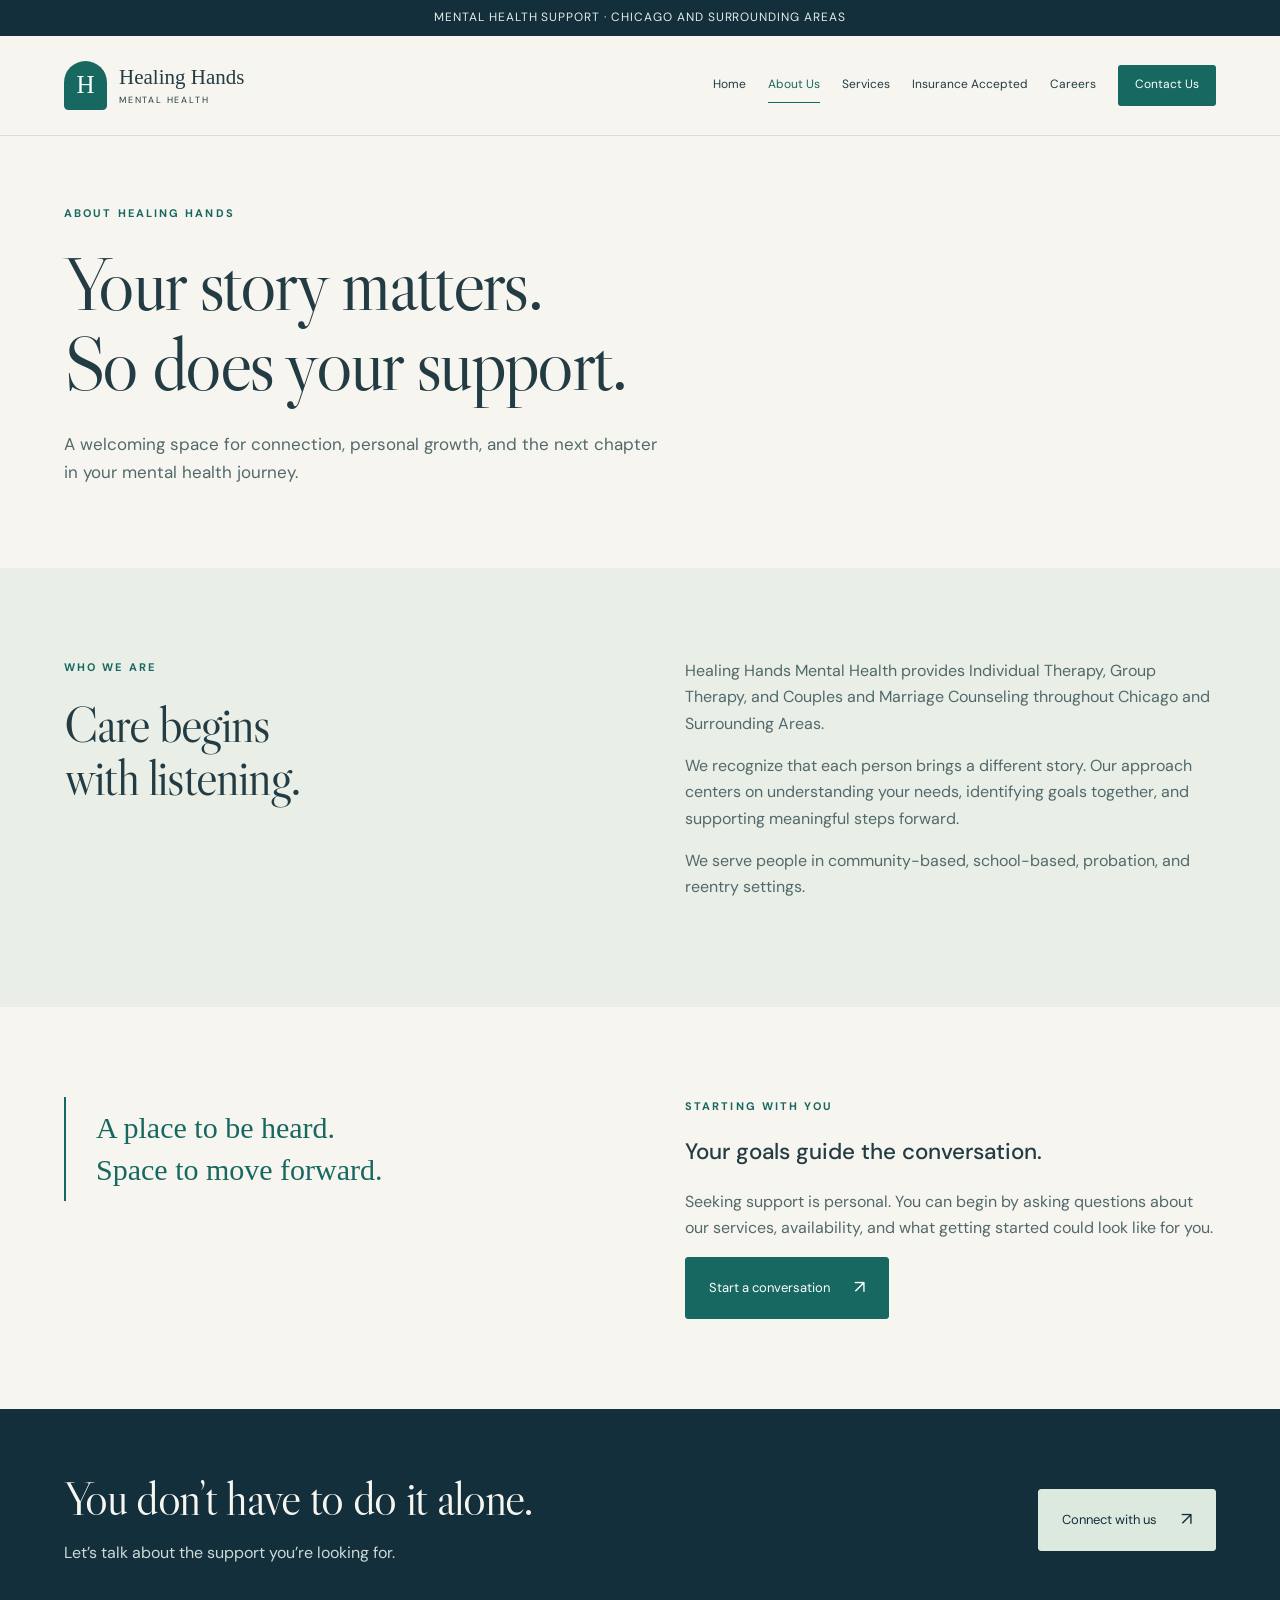
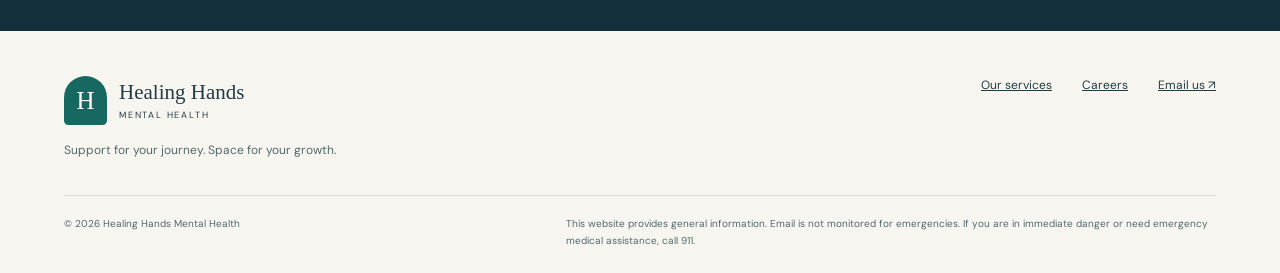
==== about.html @ 2931ff53 "Add Healing Hands about.html" ====
<!doctype html><html lang="en"><head><meta charset="utf-8"><meta name="viewport" content="width=device-width,initial-scale=1"><title>About Us | Healing Hands Mental Health</title><meta name="description" content="Healing Hands Mental Health offers individual therapy, group therapy, and couples and marriage counseling in Chicago and Surrounding Areas."><meta name="theme-color" content="#132f3b"><link rel="stylesheet" href="style.css"></head><body><a href="#main" class="skip">Skip to content</a><div class="topbar">MENTAL HEALTH SUPPORT · CHICAGO AND SURROUNDING AREAS</div><header class="wrap header"><a class="brand" href="index.html" aria-label="Healing Hands Mental Health home"><span class="mark" aria-hidden="true">H</span><span><strong>Healing Hands</strong><small>MENTAL HEALTH</small></span></a><button type="button" class="menu" aria-controls="navigation" aria-expanded="false">Menu</button><nav id="navigation" class="nav" aria-label="Main navigation"><a href="index.html">Home</a><a href="about.html" aria-current="page">About Us</a><a href="services.html">Services</a><a href="insurance.html">Insurance Accepted</a><a href="careers.html">Careers</a><a href="contact.html">Contact Us</a></nav></header><main id="main"><section class="pagehero"><div class="wrap"><span class="eyebrow">About Healing Hands</span><h1>Your story matters.<br>So does your support.</h1><p>A welcoming space for connection, personal growth, and the next chapter in your mental health journey.</p></div></section><section class="block soft"><div class="wrap split"><div><span class="eyebrow">Who we are</span><h2>Care begins<br>with listening.</h2></div><div><p>Healing Hands Mental Health provides Individual Therapy, Group Therapy, and Couples and Marriage Counseling throughout Chicago and Surrounding Areas.</p><p>We recognize that each person brings a different story. Our approach centers on understanding your needs, identifying goals together, and supporting meaningful steps forward.</p><p>We serve people in community-based, school-based, probation, and reentry settings.</p></div></div></section><section class="block"><div class="wrap split"><div class="quote">A place to be heard.<br>Space to move forward.</div><div><span class="eyebrow">Starting with you</span><h3>Your goals guide the conversation.</h3><p>Seeking support is personal. You can begin by asking questions about our services, availability, and what getting started could look like for you.</p><a class="btn" href="contact.html">Start a conversation</a></div></div></section><section class="cta"><div class="wrap"><div><h2>You don’t have to do it alone.</h2><p>Let’s talk about the support you’re looking for.</p></div><a class="btn" href="contact.html">Connect with us</a></div></section></main><footer><div class="wrap"><div class="footer-top"><div><a class="brand" href="index.html"><span class="mark" aria-hidden="true">H</span><span><strong>Healing Hands</strong><small>MENTAL HEALTH</small></span></a><p>Support for your journey. Space for your growth.</p></div><div class="footer-nav"><a href="services.html">Our services</a><a href="careers.html">Careers</a><a href="mailto:admin@healinghandsmh.org">Email us ↗</a></div></div><div class="footer-bottom"><span>© 2026 Healing Hands Mental Health</span><p>This website provides general information. Email is not monitored for emergencies. If you are in immediate danger or need emergency medical assistance, call 911.</p></div></div></footer><script>const b=document.querySelector('.menu'),n=document.querySelector('.nav');b.addEventListener('click',()=>{const open=b.getAttribute('aria-expanded')!=='true';b.setAttribute('aria-expanded',String(open));n.classList.toggle('open',open)});</script></body></html>
---- style.css ----
@import url('https://fonts.googleapis.com/css2?family=DM+Sans:wght@400;500;600;700&family=Libre+Caslon+Display&display=swap');
:root{--navy:#132f3b;--teal:#176861;--mint:#dce9df;--cream:#f7f5ef;--ink:#233c43;--muted:#52696b;--line:#d7ded7}*{box-sizing:border-box}body{margin:0;color:var(--ink);background:var(--cream);font-family:'DM Sans',Arial,sans-serif;line-height:1.65}a{color:inherit}button{font:inherit}h1,h2,h3,p{margin-top:0}h1,h2{font-family:'Libre Caslon Display',Georgia,serif;font-weight:400;line-height:1.04;letter-spacing:-.035em}h1{font-size:clamp(3.4rem,6.4vw,6.5rem)}h2{font-size:clamp(2.6rem,4vw,4rem)}h3{font-size:1.4rem;font-weight:500;line-height:1.3}p{max-width:65ch}.wrap{max-width:1240px;margin:auto;padding:0 44px}.topbar{background:var(--navy);color:#e4ece7;text-align:center;padding:8px 20px;font-size:12px;letter-spacing:.08em}.header{display:flex;align-items:center;justify-content:space-between;gap:28px;padding-top:25px;padding-bottom:25px}.brand{display:flex;align-items:center;gap:12px;text-decoration:none;line-height:1.2}.mark{width:43px;height:49px;display:grid;place-items:center;background:var(--teal);border-radius:24px 24px 5px 5px;color:white;font-family:Georgia,serif;font-size:25px}.brand strong{font-family:Georgia,serif;font-size:21px;font-weight:400}.brand small{display:block;font-size:9px;letter-spacing:.2em;margin-top:5px}.nav{display:flex;gap:22px;align-items:center;font-size:12px}.nav a{text-decoration:none;padding:7px 0;border-bottom:1px solid transparent}.nav a[aria-current]{border-color:var(--teal);color:var(--teal)}.nav a:last-child{background:var(--teal);color:white;padding:10px 17px;border-radius:3px}.menu{display:none;border:1px solid var(--line);background:none;padding:8px 13px}.eyebrow{display:block;font-size:11px;font-weight:700;text-transform:uppercase;letter-spacing:.19em;margin-bottom:22px;color:var(--teal)}.hero{display:grid;grid-template-columns:1.1fr 1fr;gap:70px;align-items:center;padding-top:52px;padding-bottom:76px}.hero h1{margin-bottom:27px}.hero h1 em{font-weight:400;color:var(--teal)}.hero p{color:var(--muted);font-size:16px;max-width:460px}.actions{display:flex;gap:22px;align-items:center;flex-wrap:wrap;margin-top:32px}.btn{display:inline-flex;align-items:center;gap:24px;padding:15px 23px;background:var(--teal);border:1px solid var(--teal);color:white;text-decoration:none;border-radius:3px;font-size:13px}.btn:after{content:'↗';font-size:18px}.textlink{font-size:13px;text-underline-offset:5px}.art{height:510px;border-radius:240px 240px 8px 8px;overflow:hidden;position:relative;background:#bdd3c1}.art svg{height:100%;width:100%;display:block}.art-note{position:absolute;bottom:26px;left:26px;right:26px;background:#f7f5efed;padding:18px 22px;font-size:13px;border-radius:3px}.art-note span{display:block;color:var(--muted);font-size:11px;margin-top:4px}.ribbon{border-top:1px solid var(--line);border-bottom:1px solid var(--line);padding:20px 0;font-size:12px}.ribbon .wrap{display:flex;align-items:center;justify-content:space-between;gap:15px}.ribbon b{font-weight:500;color:var(--teal)}section.block{padding:90px 0}.section-top{display:flex;align-items:end;justify-content:space-between;gap:60px;margin-bottom:44px}.section-top h2{max-width:560px;margin:0}.section-top p{max-width:340px;color:var(--muted);font-size:14px;margin-bottom:6px}.grid3{display:grid;grid-template-columns:repeat(3,1fr);gap:20px}.card{border:1px solid var(--line);border-radius:4px;padding:32px;display:flex;flex-direction:column;background:#ffffff66}.card .number{color:var(--teal);font-family:Georgia,serif;font-size:25px;margin-bottom:48px}.card h3{margin-bottom:15px}.card p{font-size:14px;color:var(--muted);margin-bottom:26px}.card a{margin-top:auto;align-self:start}.soft{background:#e9eee7}.split{display:grid;grid-template-columns:1fr 1fr;gap:90px;align-items:start}.split p{color:var(--muted)}.quote{border-left:2px solid var(--teal);padding:10px 0 10px 30px;font-family:Georgia,serif;font-size:30px;line-height:1.4;color:var(--teal)}.cta{background:var(--navy);color:var(--cream);padding:65px 0}.cta .wrap{display:flex;align-items:center;justify-content:space-between;gap:40px}.cta h2{margin:0 0 16px;font-size:48px}.cta p{margin:0;color:#ccd9d7}.cta .btn{background:var(--mint);color:var(--navy);border-color:var(--mint);white-space:nowrap}footer{padding:45px 0 24px}.footer-top{display:flex;justify-content:space-between;gap:35px;padding-bottom:34px}.footer-top p{font-size:12px;color:var(--muted);margin:16px 0 0}.footer-nav{display:flex;gap:30px;font-size:12px;align-items:start}.footer-bottom{border-top:1px solid var(--line);padding-top:20px;display:flex;justify-content:space-between;gap:25px;color:var(--muted);font-size:10px}.footer-bottom p{max-width:650px;margin:0}.pagehero{padding:68px 0 65px;border-top:1px solid var(--line)}.pagehero h1{max-width:900px;margin-bottom:26px;font-size:clamp(3.7rem,6vw,6rem)}.pagehero p{font-size:17px;max-width:610px;color:var(--muted)}.list-row{display:grid;grid-template-columns:80px 1fr 1fr;gap:35px;padding:40px 0;border-bottom:1px solid var(--line)}.list-row:first-child{border-top:1px solid var(--line)}.list-row .number{color:var(--teal)}.list-row h3{font-family:Georgia,serif;font-size:30px}.list-row p{font-size:15px;color:var(--muted);margin:0}.steps{counter-reset:step}.step{padding:24px 0;border-top:1px solid var(--line)}.step h3{font-size:19px}.step p{font-size:14px;margin-bottom:0}.panel{background:var(--mint);padding:40px;border-radius:4px}.panel h3{font-family:Georgia,serif;font-size:32px}.panel p{font-size:14px}.job{display:flex;justify-content:space-between;align-items:center;gap:25px;padding:28px 0;border-top:1px solid var(--line)}.job h3{margin:0 0 7px}.job p{font-size:12px;color:var(--muted);margin:0}.application{margin-top:50px}.application iframe{display:block;width:100%;height:1000px;border:1px solid var(--line);background:white;border-radius:5px}.notice{font-size:12px;color:var(--muted);margin-top:20px}.contact-email{display:inline-block;font-size:clamp(18px,2.5vw,29px);color:var(--teal);text-underline-offset:8px;overflow-wrap:anywhere;margin:14px 0 30px}details{border-top:1px solid var(--line);padding:20px 0}summary{cursor:pointer;font-weight:500}details p{margin:16px 0 0;font-size:14px}.skip{position:fixed;left:15px;top:-100px;background:white;padding:12px;z-index:99}.skip:focus{top:10px}:focus-visible{outline:3px solid #b07b39;outline-offset:5px}.anchor{scroll-margin-top:30px}@media(min-width:1500px){.hero{padding-top:75px;padding-bottom:100px}}@media(max-width:1050px){.nav{gap:13px;font-size:11px}.header{gap:15px}.wrap{padding-left:28px;padding-right:28px}.hero{gap:35px}.art{height:470px}.split{gap:45px}}@media(max-width:800px){.header{flex-wrap:wrap}.menu{display:block}.nav{display:none;width:100%;flex-wrap:wrap;padding-top:12px;gap:10px 22px}.nav.open{display:flex}.hero{grid-template-columns:1fr;padding-top:34px;gap:36px}.hero h1{max-width:650px}.hero p{max-width:580px}.art{height:390px;max-width:600px;width:100%;border-radius:180px 180px 6px 6px}.ribbon .wrap{flex-wrap:wrap;justify-content:center;text-align:center}.grid3,.split{grid-template-columns:1fr}.section-top{display:block}.section-top p{margin-top:22px;max-width:600px}.card .number{margin-bottom:30px}.cta .wrap,.footer-top,.footer-bottom{flex-direction:column;align-items:start}.footer-nav{flex-wrap:wrap}.list-row{grid-template-columns:35px 1fr;gap:18px}.list-row p{grid-column:2}.job{align-items:start;flex-direction:column}.pagehero{padding-top:42px}.pagehero h1{font-size:55px}section.block{padding:60px 0}}@media(prefers-reduced-motion:no-preference){.btn,.nav a{transition:background .2s,transform .2s}.btn:hover{transform:translateY(-2px);background:#24534f}.card:hover{border-color:#8ba89c}}
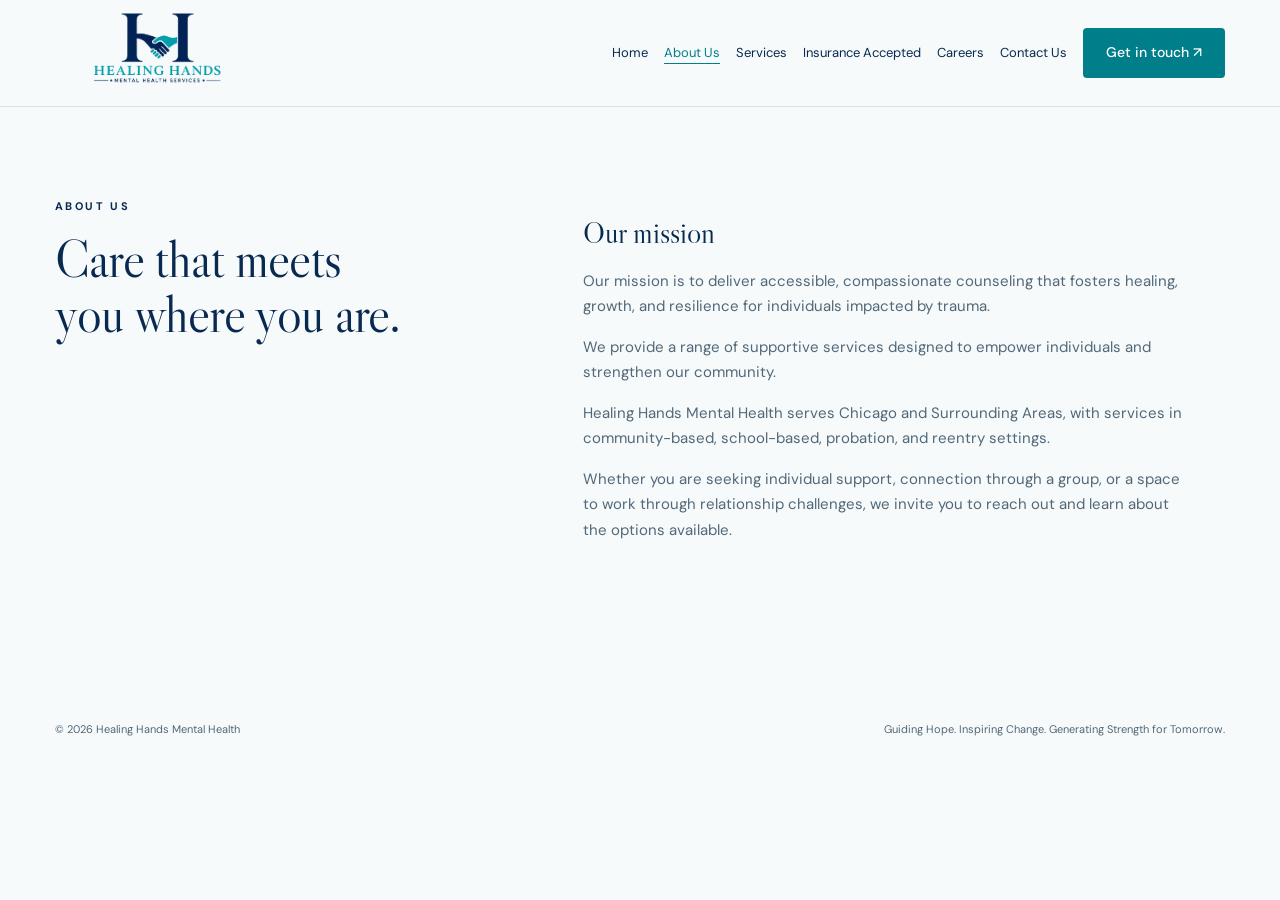
==== commit c1018bc3: "Restore original Healing Hands design, logo, wording, and styled résumé application" ====
--- a/about.html
+++ b/about.html
@@ -1 +1,4 @@
-<!doctype html><html lang="en"><head><meta charset="utf-8"><meta name="viewport" content="width=device-width,initial-scale=1"><title>About Us | Healing Hands Mental Health</title><meta name="description" content="Healing Hands Mental Health offers individual therapy, group therapy, and couples and marriage counseling in Chicago and Surrounding Areas."><meta name="theme-color" content="#132f3b"><link rel="stylesheet" href="style.css"></head><body><a href="#main" class="skip">Skip to content</a><div class="topbar">MENTAL HEALTH SUPPORT · CHICAGO AND SURROUNDING AREAS</div><header class="wrap header"><a class="brand" href="index.html" aria-label="Healing Hands Mental Health home"><span class="mark" aria-hidden="true">H</span><span><strong>Healing Hands</strong><small>MENTAL HEALTH</small></span></a><button type="button" class="menu" aria-controls="navigation" aria-expanded="false">Menu</button><nav id="navigation" class="nav" aria-label="Main navigation"><a href="index.html">Home</a><a href="about.html" aria-current="page">About Us</a><a href="services.html">Services</a><a href="insurance.html">Insurance Accepted</a><a href="careers.html">Careers</a><a href="contact.html">Contact Us</a></nav></header><main id="main"><section class="pagehero"><div class="wrap"><span class="eyebrow">About Healing Hands</span><h1>Your story matters.<br>So does your support.</h1><p>A welcoming space for connection, personal growth, and the next chapter in your mental health journey.</p></div></section><section class="block soft"><div class="wrap split"><div><span class="eyebrow">Who we are</span><h2>Care begins<br>with listening.</h2></div><div><p>Healing Hands Mental Health provides Individual Therapy, Group Therapy, and Couples and Marriage Counseling throughout Chicago and Surrounding Areas.</p><p>We recognize that each person brings a different story. Our approach centers on understanding your needs, identifying goals together, and supporting meaningful steps forward.</p><p>We serve people in community-based, school-based, probation, and reentry settings.</p></div></div></section><section class="block"><div class="wrap split"><div class="quote">A place to be heard.<br>Space to move forward.</div><div><span class="eyebrow">Starting with you</span><h3>Your goals guide the conversation.</h3><p>Seeking support is personal. You can begin by asking questions about our services, availability, and what getting started could look like for you.</p><a class="btn" href="contact.html">Start a conversation</a></div></div></section><section class="cta"><div class="wrap"><div><h2>You don’t have to do it alone.</h2><p>Let’s talk about the support you’re looking for.</p></div><a class="btn" href="contact.html">Connect with us</a></div></section></main><footer><div class="wrap"><div class="footer-top"><div><a class="brand" href="index.html"><span class="mark" aria-hidden="true">H</span><span><strong>Healing Hands</strong><small>MENTAL HEALTH</small></span></a><p>Support for your journey. Space for your growth.</p></div><div class="footer-nav"><a href="services.html">Our services</a><a href="careers.html">Careers</a><a href="mailto:admin@healinghandsmh.org">Email us ↗</a></div></div><div class="footer-bottom"><span>© 2026 Healing Hands Mental Health</span><p>This website provides general information. Email is not monitored for emergencies. If you are in immediate danger or need emergency medical assistance, call 911.</p></div></div></footer><script>const b=document.querySelector('.menu'),n=document.querySelector('.nav');b.addEventListener('click',()=>{const open=b.getAttribute('aria-expanded')!=='true';b.setAttribute('aria-expanded',String(open));n.classList.toggle('open',open)});</script></body></html>+<!DOCTYPE html><html lang="en"><head><meta charset="UTF-8"><meta name="viewport" content="width=device-width,initial-scale=1"><meta name="description" content="Healing Hands Mental Health offers individual therapy, group therapy, and couples and marriage counseling across Chicago and Surrounding Areas."><title>About Us | Healing Hands Mental Health</title><style>
+@import url('https://fonts.googleapis.com/css2?family=DM+Sans:wght@400;500;600;700&family=Libre+Caslon+Display&display=swap');
+:root{--ink:#082950;--green:#007f8b;--cream:#f6fafb;--muted:#526878;--line:#d6e3e8}*{box-sizing:border-box}html{scroll-behavior:smooth;scroll-padding-top:95px}body{margin:0;color:var(--ink);background:var(--cream);font-family:'DM Sans',sans-serif;line-height:1.7}a{color:inherit}header{position:sticky;top:0;background:#f6fafbf5;z-index:10;border-bottom:1px solid var(--line)}.nav{max-width:1250px;margin:auto;padding:8px 40px;display:flex;align-items:center;justify-content:space-between;gap:25px}.brand{text-decoration:none;display:flex;gap:12px;align-items:center;line-height:1.25;font-weight:700}.mark{width:43px;height:43px;border:1px solid #84bac5;border-radius:50%;display:grid;place-items:center;font-size:25px;font-weight:400}.brand small{display:block;font-size:10px;letter-spacing:2px;text-transform:uppercase;margin-top:5px;font-weight:500}nav{display:flex;gap:29px;align-items:center;font-size:13px}nav a{text-decoration:none}nav a:hover{text-decoration:underline}.button{display:inline-block;padding:13px 23px;background:var(--green);border-radius:4px;color:white;text-decoration:none;font-size:14px;font-weight:500}.button:hover{background:#006673}.eyebrow{text-transform:uppercase;font-size:11px;font-weight:700;letter-spacing:2.4px}.hero{max-width:1250px;margin:auto;padding:70px 40px 64px;display:grid;grid-template-columns:1.05fr 1fr;gap:65px;align-items:center}h1,h2,h3{font-family:'Libre Caslon Display',Georgia,serif;font-weight:400;line-height:1.06;margin:20px 0}h1{font-size:clamp(54px,5.6vw,81px);letter-spacing:-2px}h1 em{color:#008f9b;font-style:normal}p{color:var(--muted);font-size:15px}.hero p{max-width:440px;margin:25px 0 30px}.hero-art{height:490px;border-radius:180px 180px 6px 6px;background:#d9eef0;position:relative;overflow:hidden}.hero-art svg{width:100%;height:100%;display:block}.art-note{position:absolute;bottom:22px;left:25px;color:#fff;font-size:11px;letter-spacing:1px}.location{font-size:11px;margin-top:27px;letter-spacing:.5px}.strip{background:#e3f1f3;padding:22px 30px;text-align:center;font-size:12px;letter-spacing:1px}.strip span{margin:0 18px}.section{max-width:1250px;margin:auto;padding:90px 40px}.about{display:grid;grid-template-columns:.8fr 1.2fr;gap:100px}.section h2{font-size:52px;letter-spacing:-.8px;margin-top:16px}.about p{max-width:600px}.section-top{display:flex;align-items:end;justify-content:space-between;gap:40px;margin-bottom:35px}.section-top p{max-width:350px}.services{background:#fffef9}.cards{display:grid;grid-template-columns:repeat(3,1fr);gap:20px}.card{border-top:1px solid #a1c6ce;padding:25px 20px 22px 0}.number{font-size:12px;color:#397885}.card h3{font-size:34px;margin:27px 0 18px}.card p{font-size:14px}.settings{display:flex;flex-wrap:wrap;gap:10px;margin-top:30px}.settings span{padding:7px 17px;border:1px solid #b5d7dc;border-radius:30px;font-size:12px}.insurance{display:grid;grid-template-columns:1fr 1fr;gap:70px;align-items:center}.insurance-note{background:#e5f1f4;border-radius:6px;padding:35px}.insurance-note h3{font-size:29px;margin-top:0}.textlink{font-size:14px;text-underline-offset:5px}.contact{background:#082950;color:#f6fafb}.contact .section{display:grid;grid-template-columns:1fr 1fr;gap:100px}.contact p{color:#cedfe9}.contact h2{font-size:59px}.contact .button{background:#c8f0f0;color:#082950}.details{border-top:1px solid #42637c}.detail{padding:18px 0;border-bottom:1px solid #42637c;display:grid;grid-template-columns:100px 1fr;font-size:14px}.detail span:first-child{color:#a5d7dc;font-size:11px;text-transform:uppercase;letter-spacing:1px}.privacy{font-size:12px!important;margin-top:23px}footer{max-width:1250px;margin:auto;padding:28px 40px;display:flex;justify-content:space-between;gap:25px;font-size:11px;color:var(--muted)}a:focus-visible{outline:3px solid #c49953;outline-offset:5px}@media(max-width:800px){.nav{padding:17px 22px;flex-wrap:wrap;gap:17px}nav{gap:17px;font-size:11px;flex-wrap:wrap}nav .button{display:none}.hero{grid-template-columns:1fr;padding:35px 24px;gap:30px}h1{font-size:62px}.hero-art{height:350px}.section{padding:55px 24px}.about,.insurance,.contact .section{grid-template-columns:1fr;gap:25px}.section h2{font-size:44px}.section-top{display:block}.cards{grid-template-columns:1fr}.card h3{margin:14px 0}.strip span{display:inline-block;margin:5px 8px;font-size:10px}footer{padding:25px 24px;flex-direction:column;gap:8px}.detail{grid-template-columns:80px 1fr}.detail a{overflow-wrap:anywhere}}
+form label{display:block;font-size:12px;margin:13px 0 5px}input,textarea{width:100%;border:1px solid #a1c6ce;border-radius:3px;padding:11px;font:inherit;background:#fffef9;color:var(--ink)}textarea{resize:vertical}button{border:0;cursor:pointer;margin-top:15px}nav{gap:20px}.brand img{display:block}@media(max-width:800px){.brand img{width:170px!important;height:75px!important}.nav{gap:8px}}nav a[aria-current="page"]{color:#007f8b;text-decoration:underline;text-underline-offset:6px}main{min-height:65vh}nav{gap:16px}.nav{gap:20px}</style></head><body><header><div class="nav"><a class="brand" href="index.html" aria-label="Healing Hands Mental Health home"><img src="logo.webp" alt="Healing Hands Mental Health Services" width="205" height="116" style="width:205px;height:90px;object-fit:contain"></a><nav aria-label="Main navigation"><a href="index.html">Home</a><a href="about.html" aria-current="page">About Us</a><a href="services.html">Services</a><a href="insurance.html">Insurance Accepted</a><a href="careers.html">Careers</a><a href="contact.html">Contact Us</a><a class="button" href="mailto:admin@healinghandsmh.org">Get in touch ↗</a></nav></div></header><main><section class="section about" id="about"><div><div class="eyebrow">About Us</div><h2>Care that meets<br>you where you are.</h2></div><div><h3 style="font-size:30px">Our mission</h3><p>Our mission is to deliver accessible, compassionate counseling that fosters healing, growth, and resilience for individuals impacted by trauma.</p><p>We provide a range of supportive services designed to empower individuals and strengthen our community.</p><p>Healing Hands Mental Health serves Chicago and Surrounding Areas, with services in community-based, school-based, probation, and reentry settings.</p><p>Whether you are seeking individual support, connection through a group, or a space to work through relationship challenges, we invite you to reach out and learn about the options available.</p></div></section></main><footer><span>© <span id="year">2026</span> Healing Hands Mental Health</span><span>Guiding Hope. Inspiring Change. Generating Strength for Tomorrow.</span></footer><script>document.getElementById('year').textContent=new Date().getFullYear();document.getElementById('career-form')?.addEventListener('submit',function(e){e.preventDefault();const name=document.getElementById('applicant').value.trim();const role=document.getElementById('role').value.trim();const message=document.getElementById('message').value.trim();const body='Hello Healing Hands Mental Health,\n\nMy name is '+name+'. I am interested in '+role+'.\n\n'+message+'\n\nPlease find my résumé attached.\n\nThank you,\n'+name;window.location.href='mailto:admin@healinghandsmh.org?subject='+encodeURIComponent('Career inquiry: '+role)+'&body='+encodeURIComponent(body);document.getElementById('career-status').textContent='Attach your résumé in your email app before sending. If no email app opens, email admin@healinghandsmh.org directly.';});</script></body></html>
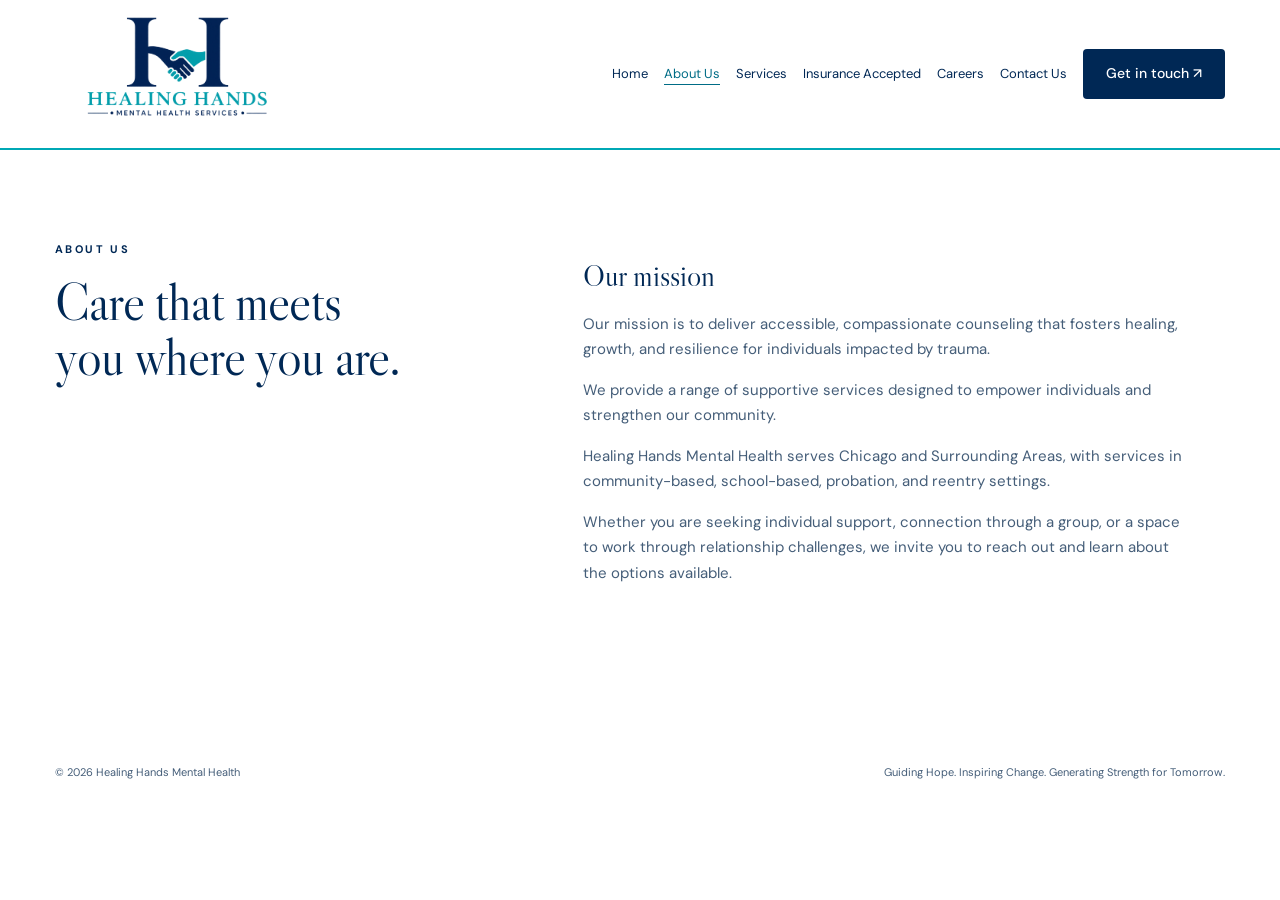
==== commit 8a05374a: "Apply navy and turquoise branding and feature the supplied Healing Hands logo" ====
--- a/about.html
+++ b/about.html
@@ -1,4 +1,10 @@
 <!DOCTYPE html><html lang="en"><head><meta charset="UTF-8"><meta name="viewport" content="width=device-width,initial-scale=1"><meta name="description" content="Healing Hands Mental Health offers individual therapy, group therapy, and couples and marriage counseling across Chicago and Surrounding Areas."><title>About Us | Healing Hands Mental Health</title><style>
 @import url('https://fonts.googleapis.com/css2?family=DM+Sans:wght@400;500;600;700&family=Libre+Caslon+Display&display=swap');
 :root{--ink:#082950;--green:#007f8b;--cream:#f6fafb;--muted:#526878;--line:#d6e3e8}*{box-sizing:border-box}html{scroll-behavior:smooth;scroll-padding-top:95px}body{margin:0;color:var(--ink);background:var(--cream);font-family:'DM Sans',sans-serif;line-height:1.7}a{color:inherit}header{position:sticky;top:0;background:#f6fafbf5;z-index:10;border-bottom:1px solid var(--line)}.nav{max-width:1250px;margin:auto;padding:8px 40px;display:flex;align-items:center;justify-content:space-between;gap:25px}.brand{text-decoration:none;display:flex;gap:12px;align-items:center;line-height:1.25;font-weight:700}.mark{width:43px;height:43px;border:1px solid #84bac5;border-radius:50%;display:grid;place-items:center;font-size:25px;font-weight:400}.brand small{display:block;font-size:10px;letter-spacing:2px;text-transform:uppercase;margin-top:5px;font-weight:500}nav{display:flex;gap:29px;align-items:center;font-size:13px}nav a{text-decoration:none}nav a:hover{text-decoration:underline}.button{display:inline-block;padding:13px 23px;background:var(--green);border-radius:4px;color:white;text-decoration:none;font-size:14px;font-weight:500}.button:hover{background:#006673}.eyebrow{text-transform:uppercase;font-size:11px;font-weight:700;letter-spacing:2.4px}.hero{max-width:1250px;margin:auto;padding:70px 40px 64px;display:grid;grid-template-columns:1.05fr 1fr;gap:65px;align-items:center}h1,h2,h3{font-family:'Libre Caslon Display',Georgia,serif;font-weight:400;line-height:1.06;margin:20px 0}h1{font-size:clamp(54px,5.6vw,81px);letter-spacing:-2px}h1 em{color:#008f9b;font-style:normal}p{color:var(--muted);font-size:15px}.hero p{max-width:440px;margin:25px 0 30px}.hero-art{height:490px;border-radius:180px 180px 6px 6px;background:#d9eef0;position:relative;overflow:hidden}.hero-art svg{width:100%;height:100%;display:block}.art-note{position:absolute;bottom:22px;left:25px;color:#fff;font-size:11px;letter-spacing:1px}.location{font-size:11px;margin-top:27px;letter-spacing:.5px}.strip{background:#e3f1f3;padding:22px 30px;text-align:center;font-size:12px;letter-spacing:1px}.strip span{margin:0 18px}.section{max-width:1250px;margin:auto;padding:90px 40px}.about{display:grid;grid-template-columns:.8fr 1.2fr;gap:100px}.section h2{font-size:52px;letter-spacing:-.8px;margin-top:16px}.about p{max-width:600px}.section-top{display:flex;align-items:end;justify-content:space-between;gap:40px;margin-bottom:35px}.section-top p{max-width:350px}.services{background:#fffef9}.cards{display:grid;grid-template-columns:repeat(3,1fr);gap:20px}.card{border-top:1px solid #a1c6ce;padding:25px 20px 22px 0}.number{font-size:12px;color:#397885}.card h3{font-size:34px;margin:27px 0 18px}.card p{font-size:14px}.settings{display:flex;flex-wrap:wrap;gap:10px;margin-top:30px}.settings span{padding:7px 17px;border:1px solid #b5d7dc;border-radius:30px;font-size:12px}.insurance{display:grid;grid-template-columns:1fr 1fr;gap:70px;align-items:center}.insurance-note{background:#e5f1f4;border-radius:6px;padding:35px}.insurance-note h3{font-size:29px;margin-top:0}.textlink{font-size:14px;text-underline-offset:5px}.contact{background:#082950;color:#f6fafb}.contact .section{display:grid;grid-template-columns:1fr 1fr;gap:100px}.contact p{color:#cedfe9}.contact h2{font-size:59px}.contact .button{background:#c8f0f0;color:#082950}.details{border-top:1px solid #42637c}.detail{padding:18px 0;border-bottom:1px solid #42637c;display:grid;grid-template-columns:100px 1fr;font-size:14px}.detail span:first-child{color:#a5d7dc;font-size:11px;text-transform:uppercase;letter-spacing:1px}.privacy{font-size:12px!important;margin-top:23px}footer{max-width:1250px;margin:auto;padding:28px 40px;display:flex;justify-content:space-between;gap:25px;font-size:11px;color:var(--muted)}a:focus-visible{outline:3px solid #c49953;outline-offset:5px}@media(max-width:800px){.nav{padding:17px 22px;flex-wrap:wrap;gap:17px}nav{gap:17px;font-size:11px;flex-wrap:wrap}nav .button{display:none}.hero{grid-template-columns:1fr;padding:35px 24px;gap:30px}h1{font-size:62px}.hero-art{height:350px}.section{padding:55px 24px}.about,.insurance,.contact .section{grid-template-columns:1fr;gap:25px}.section h2{font-size:44px}.section-top{display:block}.cards{grid-template-columns:1fr}.card h3{margin:14px 0}.strip span{display:inline-block;margin:5px 8px;font-size:10px}footer{padding:25px 24px;flex-direction:column;gap:8px}.detail{grid-template-columns:80px 1fr}.detail a{overflow-wrap:anywhere}}
-form label{display:block;font-size:12px;margin:13px 0 5px}input,textarea{width:100%;border:1px solid #a1c6ce;border-radius:3px;padding:11px;font:inherit;background:#fffef9;color:var(--ink)}textarea{resize:vertical}button{border:0;cursor:pointer;margin-top:15px}nav{gap:20px}.brand img{display:block}@media(max-width:800px){.brand img{width:170px!important;height:75px!important}.nav{gap:8px}}nav a[aria-current="page"]{color:#007f8b;text-decoration:underline;text-underline-offset:6px}main{min-height:65vh}nav{gap:16px}.nav{gap:20px}</style></head><body><header><div class="nav"><a class="brand" href="index.html" aria-label="Healing Hands Mental Health home"><img src="logo.webp" alt="Healing Hands Mental Health Services" width="205" height="116" style="width:205px;height:90px;object-fit:contain"></a><nav aria-label="Main navigation"><a href="index.html">Home</a><a href="about.html" aria-current="page">About Us</a><a href="services.html">Services</a><a href="insurance.html">Insurance Accepted</a><a href="careers.html">Careers</a><a href="contact.html">Contact Us</a><a class="button" href="mailto:admin@healinghandsmh.org">Get in touch ↗</a></nav></div></header><main><section class="section about" id="about"><div><div class="eyebrow">About Us</div><h2>Care that meets<br>you where you are.</h2></div><div><h3 style="font-size:30px">Our mission</h3><p>Our mission is to deliver accessible, compassionate counseling that fosters healing, growth, and resilience for individuals impacted by trauma.</p><p>We provide a range of supportive services designed to empower individuals and strengthen our community.</p><p>Healing Hands Mental Health serves Chicago and Surrounding Areas, with services in community-based, school-based, probation, and reentry settings.</p><p>Whether you are seeking individual support, connection through a group, or a space to work through relationship challenges, we invite you to reach out and learn about the options available.</p></div></section></main><footer><span>© <span id="year">2026</span> Healing Hands Mental Health</span><span>Guiding Hope. Inspiring Change. Generating Strength for Tomorrow.</span></footer><script>document.getElementById('year').textContent=new Date().getFullYear();document.getElementById('career-form')?.addEventListener('submit',function(e){e.preventDefault();const name=document.getElementById('applicant').value.trim();const role=document.getElementById('role').value.trim();const message=document.getElementById('message').value.trim();const body='Hello Healing Hands Mental Health,\n\nMy name is '+name+'. I am interested in '+role+'.\n\n'+message+'\n\nPlease find my résumé attached.\n\nThank you,\n'+name;window.location.href='mailto:admin@healinghandsmh.org?subject='+encodeURIComponent('Career inquiry: '+role)+'&body='+encodeURIComponent(body);document.getElementById('career-status').textContent='Attach your résumé in your email app before sending. If no email app opens, email admin@healinghandsmh.org directly.';});</script></body></html>
+form label{display:block;font-size:12px;margin:13px 0 5px}input,textarea{width:100%;border:1px solid #a1c6ce;border-radius:3px;padding:11px;font:inherit;background:#fffef9;color:var(--ink)}textarea{resize:vertical}button{border:0;cursor:pointer;margin-top:15px}nav{gap:20px}.brand img{display:block}@media(max-width:800px){.brand img{width:170px!important;height:75px!important}.nav{gap:8px}}nav a[aria-current="page"]{color:#007f8b;text-decoration:underline;text-underline-offset:6px}main{min-height:65vh}nav{gap:16px}.nav{gap:20px}
+/* Healing Hands brand: navy, turquoise, and white. */
+:root{--ink:#002855;--green:#007b91;--cream:#ffffff;--muted:#455e79;--line:#d0deed}
+body{background:#fff}header{background:#fffffff7;border-bottom:2px solid #00a8b5}.nav{padding-top:10px;padding-bottom:10px}.brand img{width:245px!important;height:128px!important;object-fit:contain}.button{background:#002855;color:#fff}.button:hover{background:#064575}h1 em{color:#007b91}.services{background:#fff}.strip,.insurance-note{background:#edf5ff}.card,.job-opening{border-color:#bed3e8}.number,.textlink,nav a[aria-current="page"]{color:#006c86}input,textarea,select{background:#fff;border-color:#91afcc}.contact{background:#002855}.contact .button{background:#00b6c5;color:#002855}.hero-art{background:#f0f7ff;border:1px solid #d2e2f1;display:flex;align-items:center;justify-content:center;border-radius:28px;box-shadow:18px 18px 0 #002855;overflow:visible;padding:26px}.hero-art>img{display:block;width:100%;height:auto;max-height:410px;object-fit:contain}.hero-art:before{content:'';position:absolute;top:0;left:30px;right:30px;height:5px;background:#00b6c5;border-radius:0 0 5px 5px}.hero{gap:70px;padding-bottom:85px}a:focus-visible,input:focus-visible,select:focus-visible,textarea:focus-visible,button:focus-visible{outline:3px solid #00a8b5;outline-offset:4px}
+@media(max-width:1000px){.nav{flex-wrap:wrap;justify-content:center}nav{justify-content:center;flex-wrap:wrap}.brand img{width:235px!important;height:118px!important}.hero-art{height:420px}}
+@media(max-width:800px){.hero-art{height:330px;margin-right:14px;box-shadow:12px 12px 0 #002855;padding:25px}.hero{gap:35px;padding-bottom:55px}.brand img{width:220px!important;height:112px!important}.hero-art>img{max-height:280px}.nav{padding:8px 20px 15px}nav{gap:12px 17px}}
+</style></head><body><header><div class="nav"><a class="brand" href="index.html" aria-label="Healing Hands Mental Health home"><img src="healinghands-brand.webp" alt="Healing Hands Mental Health Services" width="205" height="116" style="width:205px;height:90px;object-fit:contain"></a><nav aria-label="Main navigation"><a href="index.html">Home</a><a href="about.html" aria-current="page">About Us</a><a href="services.html">Services</a><a href="insurance.html">Insurance Accepted</a><a href="careers.html">Careers</a><a href="contact.html">Contact Us</a><a class="button" href="mailto:admin@healinghandsmh.org">Get in touch ↗</a></nav></div></header><main><section class="section about" id="about"><div><div class="eyebrow">About Us</div><h2>Care that meets<br>you where you are.</h2></div><div><h3 style="font-size:30px">Our mission</h3><p>Our mission is to deliver accessible, compassionate counseling that fosters healing, growth, and resilience for individuals impacted by trauma.</p><p>We provide a range of supportive services designed to empower individuals and strengthen our community.</p><p>Healing Hands Mental Health serves Chicago and Surrounding Areas, with services in community-based, school-based, probation, and reentry settings.</p><p>Whether you are seeking individual support, connection through a group, or a space to work through relationship challenges, we invite you to reach out and learn about the options available.</p></div></section></main><footer><span>© <span id="year">2026</span> Healing Hands Mental Health</span><span>Guiding Hope. Inspiring Change. Generating Strength for Tomorrow.</span></footer><script>document.getElementById('year').textContent=new Date().getFullYear();document.getElementById('career-form')?.addEventListener('submit',function(e){e.preventDefault();const name=document.getElementById('applicant').value.trim();const role=document.getElementById('role').value.trim();const message=document.getElementById('message').value.trim();const body='Hello Healing Hands Mental Health,\n\nMy name is '+name+'. I am interested in '+role+'.\n\n'+message+'\n\nPlease find my résumé attached.\n\nThank you,\n'+name;window.location.href='mailto:admin@healinghandsmh.org?subject='+encodeURIComponent('Career inquiry: '+role)+'&body='+encodeURIComponent(body);document.getElementById('career-status').textContent='Attach your résumé in your email app before sending. If no email app opens, email admin@healinghandsmh.org directly.';});</script></body></html>
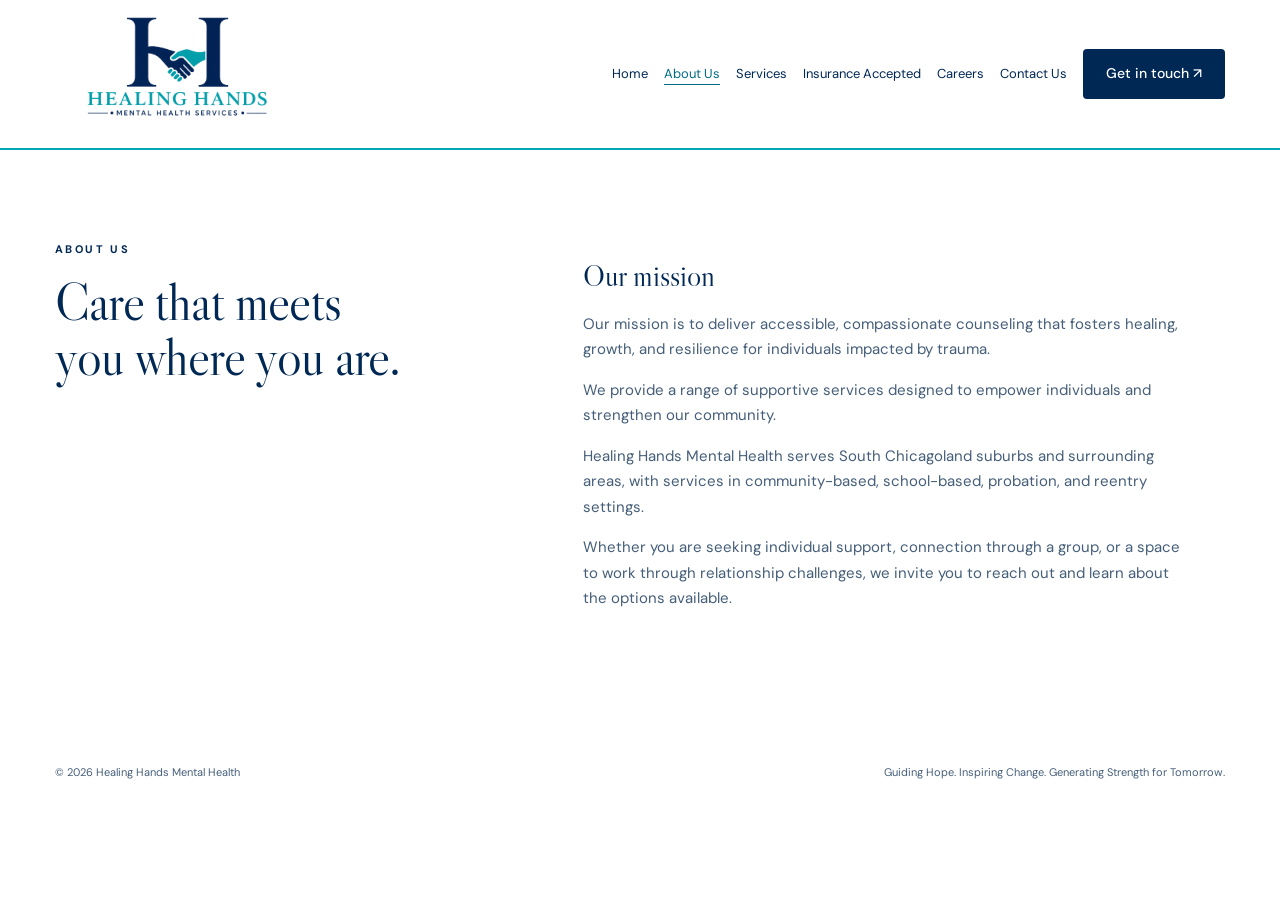
==== commit 8f3d40b7: "Update About service area to South Chicagoland suburbs and surrounding areas" ====
--- a/about.html
+++ b/about.html
@@ -1,4 +1,4 @@
-<!DOCTYPE html><html lang="en"><head><meta charset="UTF-8"><meta name="viewport" content="width=device-width,initial-scale=1"><meta name="description" content="Healing Hands Mental Health offers individual therapy, group therapy, and couples and marriage counseling across Chicago and Surrounding Areas."><title>About Us | Healing Hands Mental Health</title><style>
+<!DOCTYPE html><html lang="en"><head><meta charset="UTF-8"><meta name="viewport" content="width=device-width,initial-scale=1"><meta name="description" content="Healing Hands Mental Health offers individual therapy, group therapy, and couples and marriage counseling across South Chicagoland suburbs and surrounding areas."><title>About Us | Healing Hands Mental Health</title><style>
 @import url('https://fonts.googleapis.com/css2?family=DM+Sans:wght@400;500;600;700&family=Libre+Caslon+Display&display=swap');
 :root{--ink:#082950;--green:#007f8b;--cream:#f6fafb;--muted:#526878;--line:#d6e3e8}*{box-sizing:border-box}html{scroll-behavior:smooth;scroll-padding-top:95px}body{margin:0;color:var(--ink);background:var(--cream);font-family:'DM Sans',sans-serif;line-height:1.7}a{color:inherit}header{position:sticky;top:0;background:#f6fafbf5;z-index:10;border-bottom:1px solid var(--line)}.nav{max-width:1250px;margin:auto;padding:8px 40px;display:flex;align-items:center;justify-content:space-between;gap:25px}.brand{text-decoration:none;display:flex;gap:12px;align-items:center;line-height:1.25;font-weight:700}.mark{width:43px;height:43px;border:1px solid #84bac5;border-radius:50%;display:grid;place-items:center;font-size:25px;font-weight:400}.brand small{display:block;font-size:10px;letter-spacing:2px;text-transform:uppercase;margin-top:5px;font-weight:500}nav{display:flex;gap:29px;align-items:center;font-size:13px}nav a{text-decoration:none}nav a:hover{text-decoration:underline}.button{display:inline-block;padding:13px 23px;background:var(--green);border-radius:4px;color:white;text-decoration:none;font-size:14px;font-weight:500}.button:hover{background:#006673}.eyebrow{text-transform:uppercase;font-size:11px;font-weight:700;letter-spacing:2.4px}.hero{max-width:1250px;margin:auto;padding:70px 40px 64px;display:grid;grid-template-columns:1.05fr 1fr;gap:65px;align-items:center}h1,h2,h3{font-family:'Libre Caslon Display',Georgia,serif;font-weight:400;line-height:1.06;margin:20px 0}h1{font-size:clamp(54px,5.6vw,81px);letter-spacing:-2px}h1 em{color:#008f9b;font-style:normal}p{color:var(--muted);font-size:15px}.hero p{max-width:440px;margin:25px 0 30px}.hero-art{height:490px;border-radius:180px 180px 6px 6px;background:#d9eef0;position:relative;overflow:hidden}.hero-art svg{width:100%;height:100%;display:block}.art-note{position:absolute;bottom:22px;left:25px;color:#fff;font-size:11px;letter-spacing:1px}.location{font-size:11px;margin-top:27px;letter-spacing:.5px}.strip{background:#e3f1f3;padding:22px 30px;text-align:center;font-size:12px;letter-spacing:1px}.strip span{margin:0 18px}.section{max-width:1250px;margin:auto;padding:90px 40px}.about{display:grid;grid-template-columns:.8fr 1.2fr;gap:100px}.section h2{font-size:52px;letter-spacing:-.8px;margin-top:16px}.about p{max-width:600px}.section-top{display:flex;align-items:end;justify-content:space-between;gap:40px;margin-bottom:35px}.section-top p{max-width:350px}.services{background:#fffef9}.cards{display:grid;grid-template-columns:repeat(3,1fr);gap:20px}.card{border-top:1px solid #a1c6ce;padding:25px 20px 22px 0}.number{font-size:12px;color:#397885}.card h3{font-size:34px;margin:27px 0 18px}.card p{font-size:14px}.settings{display:flex;flex-wrap:wrap;gap:10px;margin-top:30px}.settings span{padding:7px 17px;border:1px solid #b5d7dc;border-radius:30px;font-size:12px}.insurance{display:grid;grid-template-columns:1fr 1fr;gap:70px;align-items:center}.insurance-note{background:#e5f1f4;border-radius:6px;padding:35px}.insurance-note h3{font-size:29px;margin-top:0}.textlink{font-size:14px;text-underline-offset:5px}.contact{background:#082950;color:#f6fafb}.contact .section{display:grid;grid-template-columns:1fr 1fr;gap:100px}.contact p{color:#cedfe9}.contact h2{font-size:59px}.contact .button{background:#c8f0f0;color:#082950}.details{border-top:1px solid #42637c}.detail{padding:18px 0;border-bottom:1px solid #42637c;display:grid;grid-template-columns:100px 1fr;font-size:14px}.detail span:first-child{color:#a5d7dc;font-size:11px;text-transform:uppercase;letter-spacing:1px}.privacy{font-size:12px!important;margin-top:23px}footer{max-width:1250px;margin:auto;padding:28px 40px;display:flex;justify-content:space-between;gap:25px;font-size:11px;color:var(--muted)}a:focus-visible{outline:3px solid #c49953;outline-offset:5px}@media(max-width:800px){.nav{padding:17px 22px;flex-wrap:wrap;gap:17px}nav{gap:17px;font-size:11px;flex-wrap:wrap}nav .button{display:none}.hero{grid-template-columns:1fr;padding:35px 24px;gap:30px}h1{font-size:62px}.hero-art{height:350px}.section{padding:55px 24px}.about,.insurance,.contact .section{grid-template-columns:1fr;gap:25px}.section h2{font-size:44px}.section-top{display:block}.cards{grid-template-columns:1fr}.card h3{margin:14px 0}.strip span{display:inline-block;margin:5px 8px;font-size:10px}footer{padding:25px 24px;flex-direction:column;gap:8px}.detail{grid-template-columns:80px 1fr}.detail a{overflow-wrap:anywhere}}
 form label{display:block;font-size:12px;margin:13px 0 5px}input,textarea{width:100%;border:1px solid #a1c6ce;border-radius:3px;padding:11px;font:inherit;background:#fffef9;color:var(--ink)}textarea{resize:vertical}button{border:0;cursor:pointer;margin-top:15px}nav{gap:20px}.brand img{display:block}@media(max-width:800px){.brand img{width:170px!important;height:75px!important}.nav{gap:8px}}nav a[aria-current="page"]{color:#007f8b;text-decoration:underline;text-underline-offset:6px}main{min-height:65vh}nav{gap:16px}.nav{gap:20px}
@@ -7,4 +7,4 @@
 body{background:#fff}header{background:#fffffff7;border-bottom:2px solid #00a8b5}.nav{padding-top:10px;padding-bottom:10px}.brand img{width:245px!important;height:128px!important;object-fit:contain}.button{background:#002855;color:#fff}.button:hover{background:#064575}h1 em{color:#007b91}.services{background:#fff}.strip,.insurance-note{background:#edf5ff}.card,.job-opening{border-color:#bed3e8}.number,.textlink,nav a[aria-current="page"]{color:#006c86}input,textarea,select{background:#fff;border-color:#91afcc}.contact{background:#002855}.contact .button{background:#00b6c5;color:#002855}.hero-art{background:#f0f7ff;border:1px solid #d2e2f1;display:flex;align-items:center;justify-content:center;border-radius:28px;box-shadow:18px 18px 0 #002855;overflow:visible;padding:26px}.hero-art>img{display:block;width:100%;height:auto;max-height:410px;object-fit:contain}.hero-art:before{content:'';position:absolute;top:0;left:30px;right:30px;height:5px;background:#00b6c5;border-radius:0 0 5px 5px}.hero{gap:70px;padding-bottom:85px}a:focus-visible,input:focus-visible,select:focus-visible,textarea:focus-visible,button:focus-visible{outline:3px solid #00a8b5;outline-offset:4px}
 @media(max-width:1000px){.nav{flex-wrap:wrap;justify-content:center}nav{justify-content:center;flex-wrap:wrap}.brand img{width:235px!important;height:118px!important}.hero-art{height:420px}}
 @media(max-width:800px){.hero-art{height:330px;margin-right:14px;box-shadow:12px 12px 0 #002855;padding:25px}.hero{gap:35px;padding-bottom:55px}.brand img{width:220px!important;height:112px!important}.hero-art>img{max-height:280px}.nav{padding:8px 20px 15px}nav{gap:12px 17px}}
-</style></head><body><header><div class="nav"><a class="brand" href="index.html" aria-label="Healing Hands Mental Health home"><img src="healinghands-brand.webp" alt="Healing Hands Mental Health Services" width="205" height="116" style="width:205px;height:90px;object-fit:contain"></a><nav aria-label="Main navigation"><a href="index.html">Home</a><a href="about.html" aria-current="page">About Us</a><a href="services.html">Services</a><a href="insurance.html">Insurance Accepted</a><a href="careers.html">Careers</a><a href="contact.html">Contact Us</a><a class="button" href="mailto:admin@healinghandsmh.org">Get in touch ↗</a></nav></div></header><main><section class="section about" id="about"><div><div class="eyebrow">About Us</div><h2>Care that meets<br>you where you are.</h2></div><div><h3 style="font-size:30px">Our mission</h3><p>Our mission is to deliver accessible, compassionate counseling that fosters healing, growth, and resilience for individuals impacted by trauma.</p><p>We provide a range of supportive services designed to empower individuals and strengthen our community.</p><p>Healing Hands Mental Health serves Chicago and Surrounding Areas, with services in community-based, school-based, probation, and reentry settings.</p><p>Whether you are seeking individual support, connection through a group, or a space to work through relationship challenges, we invite you to reach out and learn about the options available.</p></div></section></main><footer><span>© <span id="year">2026</span> Healing Hands Mental Health</span><span>Guiding Hope. Inspiring Change. Generating Strength for Tomorrow.</span></footer><script>document.getElementById('year').textContent=new Date().getFullYear();document.getElementById('career-form')?.addEventListener('submit',function(e){e.preventDefault();const name=document.getElementById('applicant').value.trim();const role=document.getElementById('role').value.trim();const message=document.getElementById('message').value.trim();const body='Hello Healing Hands Mental Health,\n\nMy name is '+name+'. I am interested in '+role+'.\n\n'+message+'\n\nPlease find my résumé attached.\n\nThank you,\n'+name;window.location.href='mailto:admin@healinghandsmh.org?subject='+encodeURIComponent('Career inquiry: '+role)+'&body='+encodeURIComponent(body);document.getElementById('career-status').textContent='Attach your résumé in your email app before sending. If no email app opens, email admin@healinghandsmh.org directly.';});</script></body></html>
+</style></head><body><header><div class="nav"><a class="brand" href="index.html" aria-label="Healing Hands Mental Health home"><img src="healinghands-brand.webp" alt="Healing Hands Mental Health Services" width="205" height="116" style="width:205px;height:90px;object-fit:contain"></a><nav aria-label="Main navigation"><a href="index.html">Home</a><a href="about.html" aria-current="page">About Us</a><a href="services.html">Services</a><a href="insurance.html">Insurance Accepted</a><a href="careers.html">Careers</a><a href="contact.html">Contact Us</a><a class="button" href="mailto:admin@healinghandsmh.org">Get in touch ↗</a></nav></div></header><main><section class="section about" id="about"><div><div class="eyebrow">About Us</div><h2>Care that meets<br>you where you are.</h2></div><div><h3 style="font-size:30px">Our mission</h3><p>Our mission is to deliver accessible, compassionate counseling that fosters healing, growth, and resilience for individuals impacted by trauma.</p><p>We provide a range of supportive services designed to empower individuals and strengthen our community.</p><p>Healing Hands Mental Health serves South Chicagoland suburbs and surrounding areas, with services in community-based, school-based, probation, and reentry settings.</p><p>Whether you are seeking individual support, connection through a group, or a space to work through relationship challenges, we invite you to reach out and learn about the options available.</p></div></section></main><footer><span>© <span id="year">2026</span> Healing Hands Mental Health</span><span>Guiding Hope. Inspiring Change. Generating Strength for Tomorrow.</span></footer><script>document.getElementById('year').textContent=new Date().getFullYear();document.getElementById('career-form')?.addEventListener('submit',function(e){e.preventDefault();const name=document.getElementById('applicant').value.trim();const role=document.getElementById('role').value.trim();const message=document.getElementById('message').value.trim();const body='Hello Healing Hands Mental Health,\n\nMy name is '+name+'. I am interested in '+role+'.\n\n'+message+'\n\nPlease find my résumé attached.\n\nThank you,\n'+name;window.location.href='mailto:admin@healinghandsmh.org?subject='+encodeURIComponent('Career inquiry: '+role)+'&body='+encodeURIComponent(body);document.getElementById('career-status').textContent='Attach your résumé in your email app before sending. If no email app opens, email admin@healinghandsmh.org directly.';});</script></body></html>
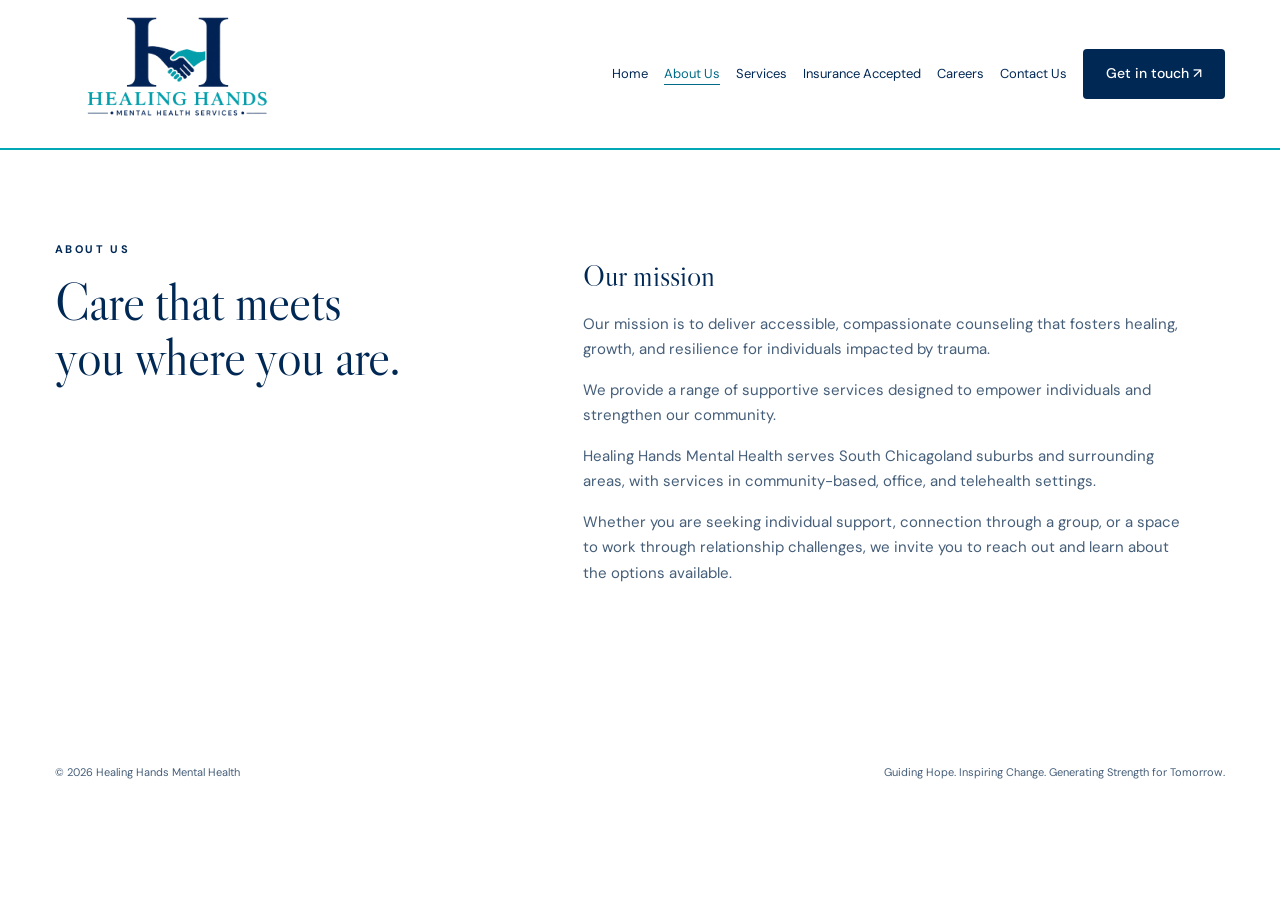
==== commit 22cf6d36: "Update About service settings to community-based, office, and telehealth" ====
--- a/about.html
+++ b/about.html
@@ -7,4 +7,4 @@
 body{background:#fff}header{background:#fffffff7;border-bottom:2px solid #00a8b5}.nav{padding-top:10px;padding-bottom:10px}.brand img{width:245px!important;height:128px!important;object-fit:contain}.button{background:#002855;color:#fff}.button:hover{background:#064575}h1 em{color:#007b91}.services{background:#fff}.strip,.insurance-note{background:#edf5ff}.card,.job-opening{border-color:#bed3e8}.number,.textlink,nav a[aria-current="page"]{color:#006c86}input,textarea,select{background:#fff;border-color:#91afcc}.contact{background:#002855}.contact .button{background:#00b6c5;color:#002855}.hero-art{background:#f0f7ff;border:1px solid #d2e2f1;display:flex;align-items:center;justify-content:center;border-radius:28px;box-shadow:18px 18px 0 #002855;overflow:visible;padding:26px}.hero-art>img{display:block;width:100%;height:auto;max-height:410px;object-fit:contain}.hero-art:before{content:'';position:absolute;top:0;left:30px;right:30px;height:5px;background:#00b6c5;border-radius:0 0 5px 5px}.hero{gap:70px;padding-bottom:85px}a:focus-visible,input:focus-visible,select:focus-visible,textarea:focus-visible,button:focus-visible{outline:3px solid #00a8b5;outline-offset:4px}
 @media(max-width:1000px){.nav{flex-wrap:wrap;justify-content:center}nav{justify-content:center;flex-wrap:wrap}.brand img{width:235px!important;height:118px!important}.hero-art{height:420px}}
 @media(max-width:800px){.hero-art{height:330px;margin-right:14px;box-shadow:12px 12px 0 #002855;padding:25px}.hero{gap:35px;padding-bottom:55px}.brand img{width:220px!important;height:112px!important}.hero-art>img{max-height:280px}.nav{padding:8px 20px 15px}nav{gap:12px 17px}}
-</style></head><body><header><div class="nav"><a class="brand" href="index.html" aria-label="Healing Hands Mental Health home"><img src="healinghands-brand.webp" alt="Healing Hands Mental Health Services" width="205" height="116" style="width:205px;height:90px;object-fit:contain"></a><nav aria-label="Main navigation"><a href="index.html">Home</a><a href="about.html" aria-current="page">About Us</a><a href="services.html">Services</a><a href="insurance.html">Insurance Accepted</a><a href="careers.html">Careers</a><a href="contact.html">Contact Us</a><a class="button" href="mailto:admin@healinghandsmh.org">Get in touch ↗</a></nav></div></header><main><section class="section about" id="about"><div><div class="eyebrow">About Us</div><h2>Care that meets<br>you where you are.</h2></div><div><h3 style="font-size:30px">Our mission</h3><p>Our mission is to deliver accessible, compassionate counseling that fosters healing, growth, and resilience for individuals impacted by trauma.</p><p>We provide a range of supportive services designed to empower individuals and strengthen our community.</p><p>Healing Hands Mental Health serves South Chicagoland suburbs and surrounding areas, with services in community-based, school-based, probation, and reentry settings.</p><p>Whether you are seeking individual support, connection through a group, or a space to work through relationship challenges, we invite you to reach out and learn about the options available.</p></div></section></main><footer><span>© <span id="year">2026</span> Healing Hands Mental Health</span><span>Guiding Hope. Inspiring Change. Generating Strength for Tomorrow.</span></footer><script>document.getElementById('year').textContent=new Date().getFullYear();document.getElementById('career-form')?.addEventListener('submit',function(e){e.preventDefault();const name=document.getElementById('applicant').value.trim();const role=document.getElementById('role').value.trim();const message=document.getElementById('message').value.trim();const body='Hello Healing Hands Mental Health,\n\nMy name is '+name+'. I am interested in '+role+'.\n\n'+message+'\n\nPlease find my résumé attached.\n\nThank you,\n'+name;window.location.href='mailto:admin@healinghandsmh.org?subject='+encodeURIComponent('Career inquiry: '+role)+'&body='+encodeURIComponent(body);document.getElementById('career-status').textContent='Attach your résumé in your email app before sending. If no email app opens, email admin@healinghandsmh.org directly.';});</script></body></html>
+</style></head><body><header><div class="nav"><a class="brand" href="index.html" aria-label="Healing Hands Mental Health home"><img src="healinghands-brand.webp" alt="Healing Hands Mental Health Services" width="205" height="116" style="width:205px;height:90px;object-fit:contain"></a><nav aria-label="Main navigation"><a href="index.html">Home</a><a href="about.html" aria-current="page">About Us</a><a href="services.html">Services</a><a href="insurance.html">Insurance Accepted</a><a href="careers.html">Careers</a><a href="contact.html">Contact Us</a><a class="button" href="mailto:admin@healinghandsmh.org">Get in touch ↗</a></nav></div></header><main><section class="section about" id="about"><div><div class="eyebrow">About Us</div><h2>Care that meets<br>you where you are.</h2></div><div><h3 style="font-size:30px">Our mission</h3><p>Our mission is to deliver accessible, compassionate counseling that fosters healing, growth, and resilience for individuals impacted by trauma.</p><p>We provide a range of supportive services designed to empower individuals and strengthen our community.</p><p>Healing Hands Mental Health serves South Chicagoland suburbs and surrounding areas, with services in community-based, office, and telehealth settings.</p><p>Whether you are seeking individual support, connection through a group, or a space to work through relationship challenges, we invite you to reach out and learn about the options available.</p></div></section></main><footer><span>© <span id="year">2026</span> Healing Hands Mental Health</span><span>Guiding Hope. Inspiring Change. Generating Strength for Tomorrow.</span></footer><script>document.getElementById('year').textContent=new Date().getFullYear();document.getElementById('career-form')?.addEventListener('submit',function(e){e.preventDefault();const name=document.getElementById('applicant').value.trim();const role=document.getElementById('role').value.trim();const message=document.getElementById('message').value.trim();const body='Hello Healing Hands Mental Health,\n\nMy name is '+name+'. I am interested in '+role+'.\n\n'+message+'\n\nPlease find my résumé attached.\n\nThank you,\n'+name;window.location.href='mailto:admin@healinghandsmh.org?subject='+encodeURIComponent('Career inquiry: '+role)+'&body='+encodeURIComponent(body);document.getElementById('career-status').textContent='Attach your résumé in your email app before sending. If no email app opens, email admin@healinghandsmh.org directly.';});</script></body></html>
